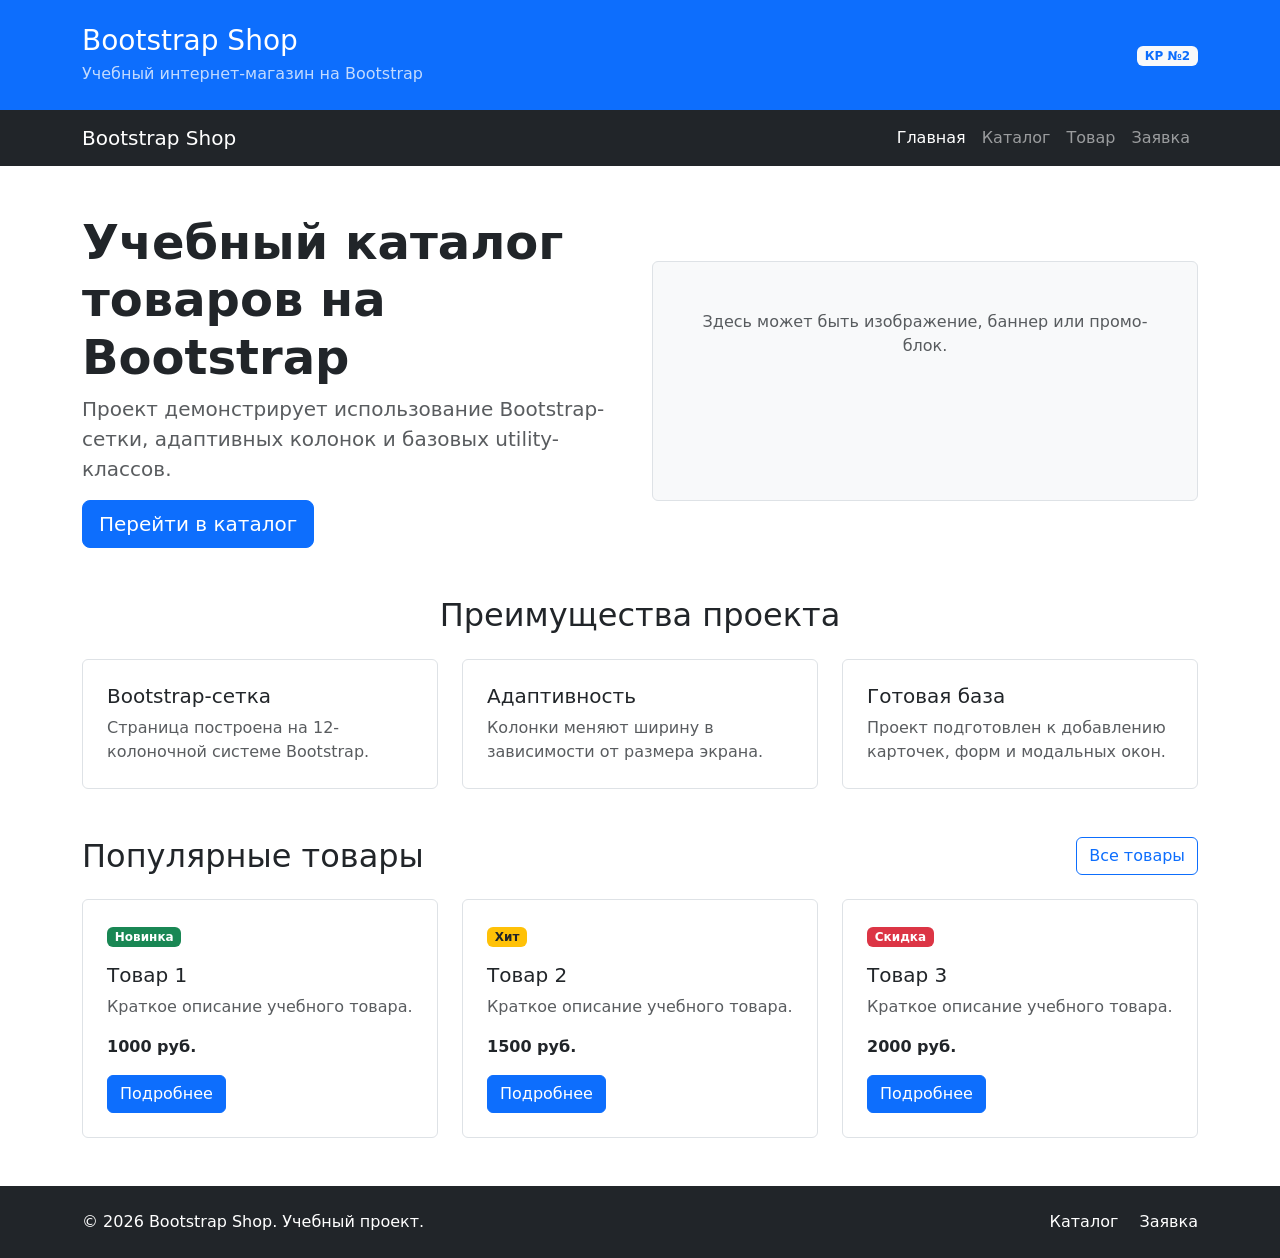
==== index.html @ 47d2af13 "feat: create Bootstrap grid homepage" ====
<!doctype html>
<html lang="ru">
  <head>
    <meta charset="UTF-8" />
    <meta name="viewport" content="width=device-width, initial-scale=1.0" />
    <title>Главная — Bootstrap Shop</title>
    <link
      href="https://cdn.jsdelivr.net/npm/bootstrap@5.3.3/dist/css/bootstrap.min.css"
      rel="stylesheet"
    />
    <link rel="stylesheet" href="css/custom.css" />
  </head>
  <body>
    <header class="bg-primary text-white py-4">
      <div class="container">
        <div class="row align-items-center">
          <div class="col-12 col-md-8">
            <h1 class="h3 mb-1">Bootstrap Shop</h1>
            <p class="mb-0 opacity-75">Учебный интернет-магазин на Bootstrap</p>
          </div>

          <div class="col-12 col-md-4 text-md-end mt-3 mt-md-0">
            <span class="badge bg-light text-primary"> КР №2 </span>
          </div>
        </div>
      </div>
    </header>

    <nav class="navbar navbar-expand-lg navbar-dark bg-dark">
      <div class="container">
        <a class="navbar-brand" href="index.html">Bootstrap Shop</a>

        <button
          class="navbar-toggler"
          type="button"
          data-bs-toggle="collapse"
          data-bs-target="#mainNavbar"
          aria-controls="mainNavbar"
          aria-expanded="false"
          aria-label="Переключить навигацию"
        >
          <span class="navbar-toggler-icon"></span>
        </button>

        <div class="collapse navbar-collapse" id="mainNavbar">
          <ul class="navbar-nav ms-auto">
            <li class="nav-item">
              <a class="nav-link active" aria-current="page" href="index.html">
                Главная
              </a>
            </li>
            <li class="nav-item">
              <a class="nav-link" href="catalog.html">Каталог</a>
            </li>
            <li class="nav-item">
              <a class="nav-link" href="product.html">Товар</a>
            </li>
            <li class="nav-item">
              <a class="nav-link" href="order.html">Заявка</a>
            </li>
          </ul>
        </div>
      </div>
    </nav>

    <main>
      <section class="container my-5">
        <div class="row align-items-center g-4">
          <div class="col-12 col-lg-6">
            <h2 class="display-5 fw-bold">
              Учебный каталог товаров на Bootstrap
            </h2>
            <p class="lead text-muted">
              Проект демонстрирует использование Bootstrap-сетки, адаптивных
              колонок и базовых utility-классов.
            </p>
            <a class="btn btn-primary btn-lg" href="catalog.html">
              Перейти в каталог
            </a>
          </div>

          <div class="col-12 col-lg-6">
            <div class="placeholder-box p-5 bg-light border rounded text-center">
              <p class="mb-0 text-muted">
                Здесь может быть изображение, баннер или промо-блок.
              </p>
            </div>
          </div>
        </div>
      </section>

      <section class="container my-5">
        <h2 class="text-center mb-4">Преимущества проекта</h2>

        <div class="row g-4">
          <div class="col-12 col-md-4">
            <div class="p-4 border rounded h-100 bg-white">
              <h3 class="h5">Bootstrap-сетка</h3>
              <p class="mb-0 text-muted">
                Страница построена на 12-колоночной системе Bootstrap.
              </p>
            </div>
          </div>

          <div class="col-12 col-md-4">
            <div class="p-4 border rounded h-100 bg-white">
              <h3 class="h5">Адаптивность</h3>
              <p class="mb-0 text-muted">
                Колонки меняют ширину в зависимости от размера экрана.
              </p>
            </div>
          </div>

          <div class="col-12 col-md-4">
            <div class="p-4 border rounded h-100 bg-white">
              <h3 class="h5">Готовая база</h3>
              <p class="mb-0 text-muted">
                Проект подготовлен к добавлению карточек, форм и модальных окон.
              </p>
            </div>
          </div>
        </div>
      </section>

      <section class="container my-5">
        <div class="d-flex justify-content-between align-items-center mb-4">
          <h2 class="mb-0">Популярные товары</h2>
          <a class="btn btn-outline-primary" href="catalog.html">
            Все товары
          </a>
        </div>

        <div class="row g-4">
          <div class="col-12 col-md-6 col-lg-4">
            <div class="border rounded h-100 p-4">
              <span class="badge bg-success mb-3">Новинка</span>
              <h3 class="h5">Товар 1</h3>
              <p class="text-muted">Краткое описание учебного товара.</p>
              <p class="fw-bold mb-3">1000 руб.</p>
              <a class="btn btn-primary" href="product.html"> Подробнее </a>
            </div>
          </div>

          <div class="col-12 col-md-6 col-lg-4">
            <div class="border rounded h-100 p-4">
              <span class="badge bg-warning text-dark mb-3">Хит</span>
              <h3 class="h5">Товар 2</h3>
              <p class="text-muted">Краткое описание учебного товара.</p>
              <p class="fw-bold mb-3">1500 руб.</p>
              <a class="btn btn-primary" href="product.html"> Подробнее </a>
            </div>
          </div>

          <div class="col-12 col-md-6 col-lg-4">
            <div class="border rounded h-100 p-4">
              <span class="badge bg-danger mb-3">Скидка</span>
              <h3 class="h5">Товар 3</h3>
              <p class="text-muted">Краткое описание учебного товара.</p>
              <p class="fw-bold mb-3">2000 руб.</p>
              <a class="btn btn-primary" href="product.html"> Подробнее </a>
            </div>
          </div>
        </div>
      </section>
    </main>

    <footer class="bg-dark text-white py-4 mt-5">
      <div class="container">
        <div class="row align-items-center g-3">
          <div class="col-12 col-md-6">
            <p class="mb-0">&copy; 2026 Bootstrap Shop. Учебный проект.</p>
          </div>

          <div class="col-12 col-md-6 text-md-end">
            <a class="text-white text-decoration-none me-3" href="catalog.html">
              Каталог
            </a>
            <a class="text-white text-decoration-none" href="order.html">
              Заявка
            </a>
          </div>
        </div>
      </div>
    </footer>

    <script src="https://cdn.jsdelivr.net/npm/bootstrap@5.3.3/dist/js/bootstrap.bundle.min.js"></script>
  </body>
</html>
---- css/custom.css ----
body {
  min-height: 100vh;
}

.placeholder-box {
  min-height: 240px;
}
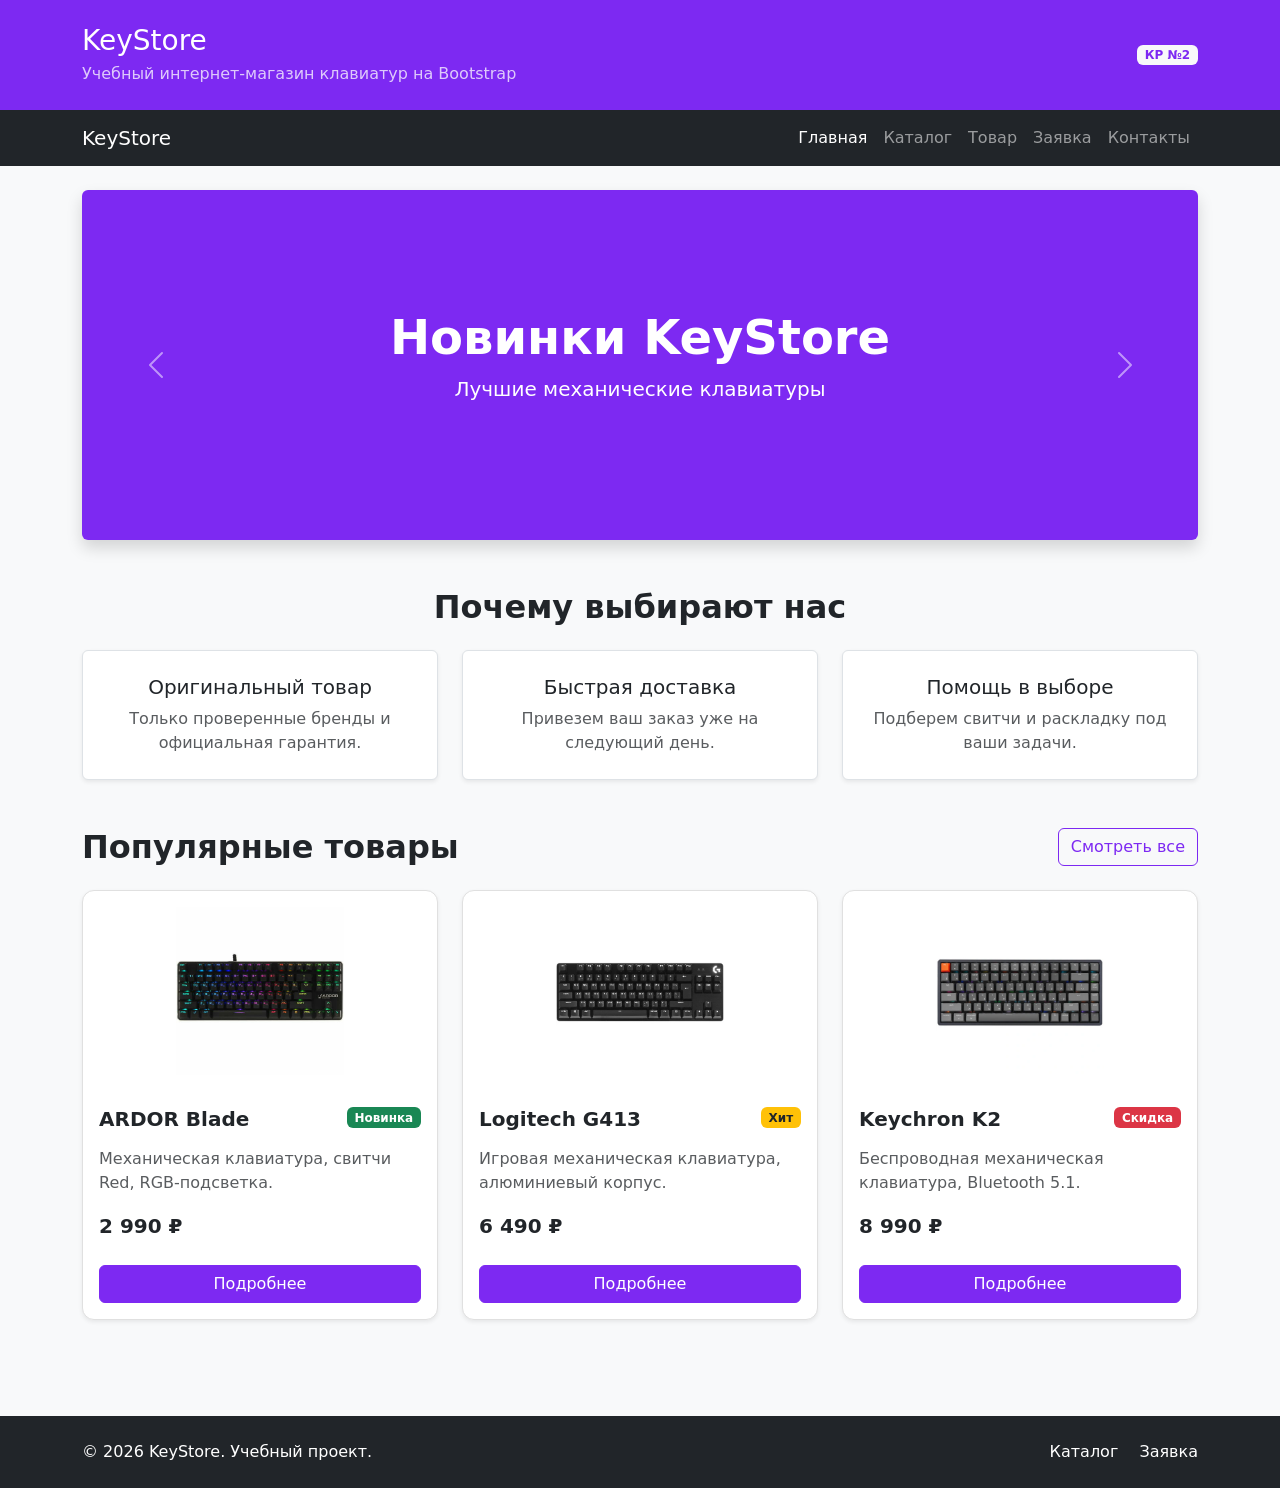
==== commit fc4543c0: "fix: prepare Bootstrap project for KR2 submission" ====
--- a/index.html
+++ b/index.html
@@ -1,188 +1,178 @@
-<!doctype html>
-<html lang="ru">
-  <head>
-    <meta charset="UTF-8" />
-    <meta name="viewport" content="width=device-width, initial-scale=1.0" />
-    <title>Главная — Bootstrap Shop</title>
-    <link
-      href="https://cdn.jsdelivr.net/npm/bootstrap@5.3.3/dist/css/bootstrap.min.css"
-      rel="stylesheet"
-    />
-    <link rel="stylesheet" href="css/custom.css" />
-  </head>
-  <body>
-    <header class="bg-primary text-white py-4">
-      <div class="container">
-        <div class="row align-items-center">
-          <div class="col-12 col-md-8">
-            <h1 class="h3 mb-1">Bootstrap Shop</h1>
-            <p class="mb-0 opacity-75">Учебный интернет-магазин на Bootstrap</p>
+<head>
+  <meta charset="UTF-8">
+  <meta name="viewport" content="width=device-width, initial-scale=1.0">
+  <meta name="description" content="KeyStore - учебный интернет-магазин механических клавиатур на Bootstrap.">
+  
+  <meta property="og:type" content="website">
+  <meta property="og:title" content="KeyStore - магазин клавиатур">
+  <meta property="og:description" content="Механические и мембранные клавиатуры для работы и игр.">
+  <meta property="og:image" content="https://z1kax.github.io/kr2-bootstrap-shop/images/keyboard-ardor-large.jpg">
+  <meta property="og:url" content="https://z1kax.github.io/kr2-bootstrap-shop/">
+
+  <title>Главная - KeyStore</title>
+  
+  <link rel="stylesheet" href="vendor/bootstrap/css/bootstrap.min.css">
+  <link rel="stylesheet" href="css/custom.css">
+  <script src="js/main.js" defer></script>
+</head>
+<body class="bg-light">
+
+  <header class="bg-primary text-white py-4">
+    <div class="container">
+      <div class="row align-items-center">
+        <div class="col-12 col-md-8">
+          <h1 class="h3 mb-1">KeyStore</h1>
+          <p class="mb-0 opacity-75">Учебный интернет-магазин клавиатур на Bootstrap</p>
+        </div>
+        <div class="col-12 col-md-4 text-md-end mt-3 mt-md-0">
+          <span class="badge bg-light text-primary">КР №2</span>
+        </div>
+      </div>
+    </div>
+  </header>
+
+  <nav class="navbar navbar-expand-lg navbar-dark bg-dark">
+    <div class="container">
+      <a class="navbar-brand" href="index.html">KeyStore</a>
+      <button class="navbar-toggler" type="button" data-bs-toggle="collapse" data-bs-target="#mainNavbar" aria-controls="mainNavbar" aria-expanded="false" aria-label="Переключить навигацию">
+        <span class="navbar-toggler-icon"></span>
+      </button>
+      <div class="collapse navbar-collapse" id="mainNavbar">
+        <ul class="navbar-nav ms-auto">
+          <li class="nav-item"><a class="nav-link active" aria-current="page" href="index.html">Главная</a></li>
+          <li class="nav-item"><a class="nav-link" href="catalog.html">Каталог</a></li>
+          <li class="nav-item"><a class="nav-link" href="product.html">Товар</a></li>
+          <li class="nav-item"><a class="nav-link" href="order.html">Заявка</a></li>
+          <li class="nav-item"><a class="nav-link" href="contacts.html">Контакты</a></li>
+        </ul>
+      </div>
+    </div>
+  </nav>
+
+  <main>
+    <section id="heroCarousel" class="carousel slide container my-4" data-bs-ride="carousel">
+      <div class="carousel-inner rounded shadow">
+        <div class="carousel-item active">
+          <div class="bg-primary text-white d-flex align-items-center justify-content-center" style="height: 350px;">
+            <div class="text-center">
+              <h2 class="display-5 fw-bold">Новинки KeyStore</h2>
+              <p class="lead">Лучшие механические клавиатуры</p>
+            </div>
           </div>
-
-          <div class="col-12 col-md-4 text-md-end mt-3 mt-md-0">
-            <span class="badge bg-light text-primary"> КР №2 </span>
+        </div>
+        <div class="carousel-item">
+          <div class="bg-dark text-white d-flex align-items-center justify-content-center" style="height: 350px;">
+            <div class="text-center">
+              <h2 class="display-5 fw-bold">Скидки до 30%</h2>
+              <p class="lead">Успейте купить по выгодной цене</p>
+            </div>
           </div>
         </div>
       </div>
-    </header>
+      <button class="carousel-control-prev" type="button" data-bs-target="#heroCarousel" data-bs-slide="prev">
+        <span class="carousel-control-prev-icon" aria-hidden="true"></span>
+      </button>
+      <button class="carousel-control-next" type="button" data-bs-target="#heroCarousel" data-bs-slide="next">
+        <span class="carousel-control-next-icon" aria-hidden="true"></span>
+      </button>
+    </section>
 
-    <nav class="navbar navbar-expand-lg navbar-dark bg-dark">
-      <div class="container">
-        <a class="navbar-brand" href="index.html">Bootstrap Shop</a>
-
-        <button
-          class="navbar-toggler"
-          type="button"
-          data-bs-toggle="collapse"
-          data-bs-target="#mainNavbar"
-          aria-controls="mainNavbar"
-          aria-expanded="false"
-          aria-label="Переключить навигацию"
-        >
-          <span class="navbar-toggler-icon"></span>
-        </button>
-
-        <div class="collapse navbar-collapse" id="mainNavbar">
-          <ul class="navbar-nav ms-auto">
-            <li class="nav-item">
-              <a class="nav-link active" aria-current="page" href="index.html">
-                Главная
-              </a>
-            </li>
-            <li class="nav-item">
-              <a class="nav-link" href="catalog.html">Каталог</a>
-            </li>
-            <li class="nav-item">
-              <a class="nav-link" href="product.html">Товар</a>
-            </li>
-            <li class="nav-item">
-              <a class="nav-link" href="order.html">Заявка</a>
-            </li>
-          </ul>
+    <!-- Блок преимуществ с нормальным текстом -->
+    <section class="container my-5">
+      <h2 class="text-center mb-4 fw-bold">Почему выбирают нас</h2>
+      <div class="row g-4">
+        <div class="col-12 col-md-4">
+          <div class="p-4 border rounded h-100 bg-white text-center shadow-sm">
+            <h3 class="h5">Оригинальный товар</h3>
+            <p class="mb-0 text-muted">Только проверенные бренды и официальная гарантия.</p>
+          </div>
+        </div>
+        <div class="col-12 col-md-4">
+          <div class="p-4 border rounded h-100 bg-white text-center shadow-sm">
+            <h3 class="h5">Быстрая доставка</h3>
+            <p class="mb-0 text-muted">Привезем ваш заказ уже на следующий день.</p>
+          </div>
+        </div>
+        <div class="col-12 col-md-4">
+          <div class="p-4 border rounded h-100 bg-white text-center shadow-sm">
+            <h3 class="h5">Помощь в выборе</h3>
+            <p class="mb-0 text-muted">Подберем свитчи и раскладку под ваши задачи.</p>
+          </div>
         </div>
       </div>
-    </nav>
+    </section>
 
-    <main>
-      <section class="container my-5">
-        <div class="row align-items-center g-4">
-          <div class="col-12 col-lg-6">
-            <h2 class="display-5 fw-bold">
-              Учебный каталог товаров на Bootstrap
-            </h2>
-            <p class="lead text-muted">
-              Проект демонстрирует использование Bootstrap-сетки, адаптивных
-              колонок и базовых utility-классов.
-            </p>
-            <a class="btn btn-primary btn-lg" href="catalog.html">
-              Перейти в каталог
-            </a>
-          </div>
-
-          <div class="col-12 col-lg-6">
-            <div class="placeholder-box p-5 bg-light border rounded text-center">
-              <p class="mb-0 text-muted">
-                Здесь может быть изображение, баннер или промо-блок.
-              </p>
+        <!-- Сетка популярных товаров с бейджами -->
+    <section class="container my-5">
+      <div class="d-flex justify-content-between align-items-center mb-4">
+        <h2 class="fw-bold mb-0">Популярные товары</h2>
+        <a href="catalog.html" class="btn btn-outline-primary d-none d-md-inline-block">Смотреть все</a>
+      </div>
+      
+      <div class="row g-4">
+        <!-- Товар 1 -->
+        <div class="col-12 col-md-6 col-lg-4">
+          <div class="card h-100 shadow-sm">
+            <img src="images/keyboard-ardor.jpg" class="card-img-top p-3" alt="ARDOR" style="height: 200px; object-fit: contain;">
+            <div class="card-body d-flex flex-column">
+              <div class="d-flex justify-content-between align-items-start mb-2">
+                <h3 class="h5 fw-bold">ARDOR Blade</h3>
+                <span class="badge bg-success">Новинка</span>
+              </div>
+              <p class="text-muted flex-grow-1">Механическая клавиатура, свитчи Red, RGB-подсветка.</p>
+              <p class="fw-bold fs-5 mt-auto">2 990 ₽</p>
+              <a href="product.html" class="btn btn-primary w-100 mt-2">Подробнее</a>
             </div>
           </div>
         </div>
-      </section>
-
-      <section class="container my-5">
-        <h2 class="text-center mb-4">Преимущества проекта</h2>
-
-        <div class="row g-4">
-          <div class="col-12 col-md-4">
-            <div class="p-4 border rounded h-100 bg-white">
-              <h3 class="h5">Bootstrap-сетка</h3>
-              <p class="mb-0 text-muted">
-                Страница построена на 12-колоночной системе Bootstrap.
-              </p>
-            </div>
-          </div>
-
-          <div class="col-12 col-md-4">
-            <div class="p-4 border rounded h-100 bg-white">
-              <h3 class="h5">Адаптивность</h3>
-              <p class="mb-0 text-muted">
-                Колонки меняют ширину в зависимости от размера экрана.
-              </p>
-            </div>
-          </div>
-
-          <div class="col-12 col-md-4">
-            <div class="p-4 border rounded h-100 bg-white">
-              <h3 class="h5">Готовая база</h3>
-              <p class="mb-0 text-muted">
-                Проект подготовлен к добавлению карточек, форм и модальных окон.
-              </p>
+        <!-- Товар 2 -->
+        <div class="col-12 col-md-6 col-lg-4">
+          <div class="card h-100 shadow-sm">
+            <img src="images/keyboard-logitech.jpg" class="card-img-top p-3" alt="Logitech" style="height: 200px; object-fit: contain;">
+            <div class="card-body d-flex flex-column">
+              <div class="d-flex justify-content-between align-items-start mb-2">
+                <h3 class="h5 fw-bold">Logitech G413</h3>
+                <span class="badge bg-warning text-dark">Хит</span>
+              </div>
+              <p class="text-muted flex-grow-1">Игровая механическая клавиатура, алюминиевый корпус.</p>
+              <p class="fw-bold fs-5 mt-auto">6 490 ₽</p>
+              <a href="product.html" class="btn btn-primary w-100 mt-2">Подробнее</a>
             </div>
           </div>
         </div>
-      </section>
-
-      <section class="container my-5">
-        <div class="d-flex justify-content-between align-items-center mb-4">
-          <h2 class="mb-0">Популярные товары</h2>
-          <a class="btn btn-outline-primary" href="catalog.html">
-            Все товары
-          </a>
-        </div>
-
-        <div class="row g-4">
-          <div class="col-12 col-md-6 col-lg-4">
-            <div class="border rounded h-100 p-4">
-              <span class="badge bg-success mb-3">Новинка</span>
-              <h3 class="h5">Товар 1</h3>
-              <p class="text-muted">Краткое описание учебного товара.</p>
-              <p class="fw-bold mb-3">1000 руб.</p>
-              <a class="btn btn-primary" href="product.html"> Подробнее </a>
-            </div>
-          </div>
-
-          <div class="col-12 col-md-6 col-lg-4">
-            <div class="border rounded h-100 p-4">
-              <span class="badge bg-warning text-dark mb-3">Хит</span>
-              <h3 class="h5">Товар 2</h3>
-              <p class="text-muted">Краткое описание учебного товара.</p>
-              <p class="fw-bold mb-3">1500 руб.</p>
-              <a class="btn btn-primary" href="product.html"> Подробнее </a>
-            </div>
-          </div>
-
-          <div class="col-12 col-md-6 col-lg-4">
-            <div class="border rounded h-100 p-4">
-              <span class="badge bg-danger mb-3">Скидка</span>
-              <h3 class="h5">Товар 3</h3>
-              <p class="text-muted">Краткое описание учебного товара.</p>
-              <p class="fw-bold mb-3">2000 руб.</p>
-              <a class="btn btn-primary" href="product.html"> Подробнее </a>
+        <!-- Товар 3 -->
+        <div class="col-12 col-md-6 col-lg-4">
+          <div class="card h-100 shadow-sm">
+            <img src="images/keyboard-keychron.jpg" class="card-img-top p-3" alt="Keychron" style="height: 200px; object-fit: contain;">
+            <div class="card-body d-flex flex-column">
+              <div class="d-flex justify-content-between align-items-start mb-2">
+                <h3 class="h5 fw-bold">Keychron K2</h3>
+                <span class="badge bg-danger">Скидка</span>
+              </div>
+              <p class="text-muted flex-grow-1">Беспроводная механическая клавиатура, Bluetooth 5.1.</p>
+              <p class="fw-bold fs-5 mt-auto">8 990 ₽</p>
+              <a href="product.html" class="btn btn-primary w-100 mt-2">Подробнее</a>
             </div>
           </div>
         </div>
-      </section>
-    </main>
+      </div>
+    </section>
+  </main>
 
-    <footer class="bg-dark text-white py-4 mt-5">
-      <div class="container">
-        <div class="row align-items-center g-3">
-          <div class="col-12 col-md-6">
-            <p class="mb-0">&copy; 2026 Bootstrap Shop. Учебный проект.</p>
-          </div>
-
-          <div class="col-12 col-md-6 text-md-end">
-            <a class="text-white text-decoration-none me-3" href="catalog.html">
-              Каталог
-            </a>
-            <a class="text-white text-decoration-none" href="order.html">
-              Заявка
-            </a>
-          </div>
+  <footer class="bg-dark text-white py-4 mt-5">
+    <div class="container text-center text-md-start">
+      <div class="row align-items-center">
+        <div class="col-12 col-md-6 mb-3 mb-md-0">
+          <p class="mb-0">&copy; 2026 KeyStore. Учебный проект.</p>
+        </div>
+        <div class="col-12 col-md-6 text-md-end">
+          <a class="text-white text-decoration-none me-3" href="catalog.html">Каталог</a>
+          <a class="text-white text-decoration-none" href="order.html">Заявка</a>
         </div>
       </div>
-    </footer>
+    </div>
+  </footer>
 
-    <script src="https://cdn.jsdelivr.net/npm/bootstrap@5.3.3/dist/js/bootstrap.bundle.min.js"></script>
-  </body>
-</html>
+  <script src="vendor/bootstrap/js/bootstrap.bundle.min.js"></script>
+</body>
+</html>
